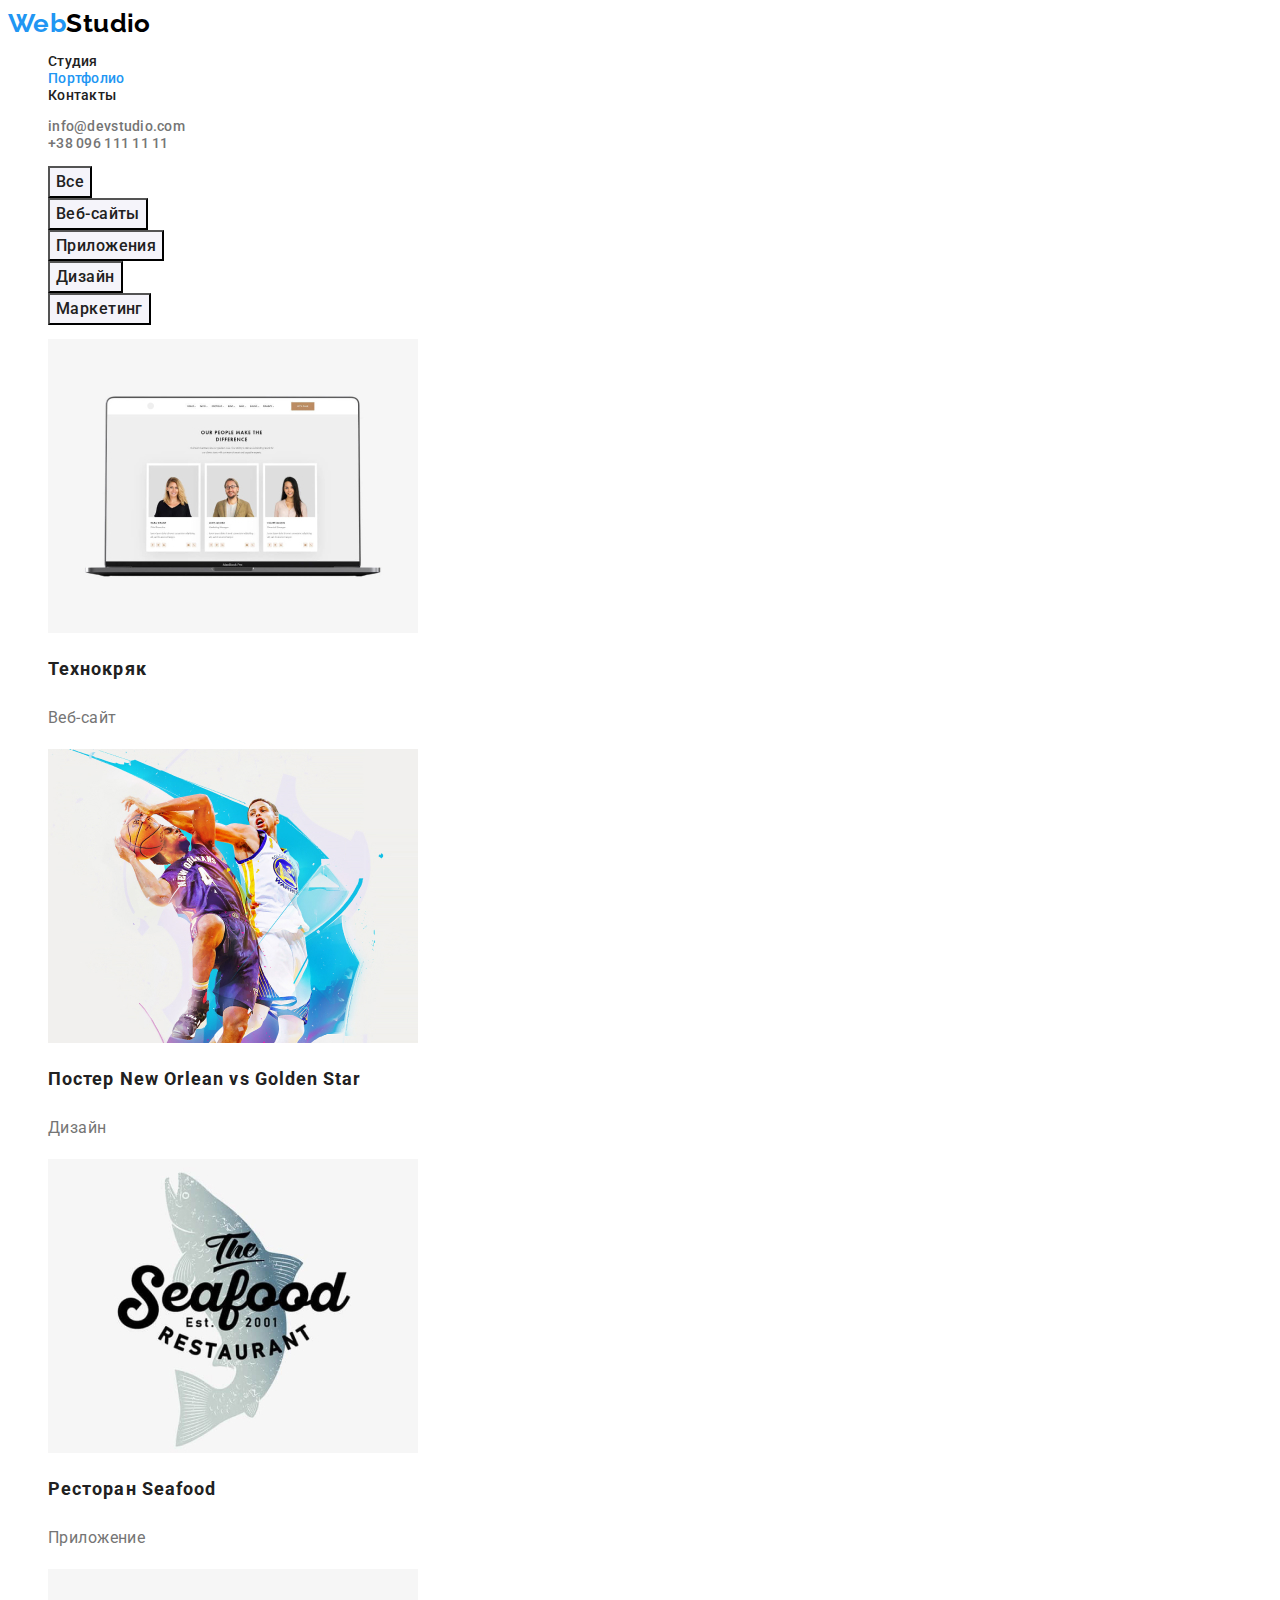
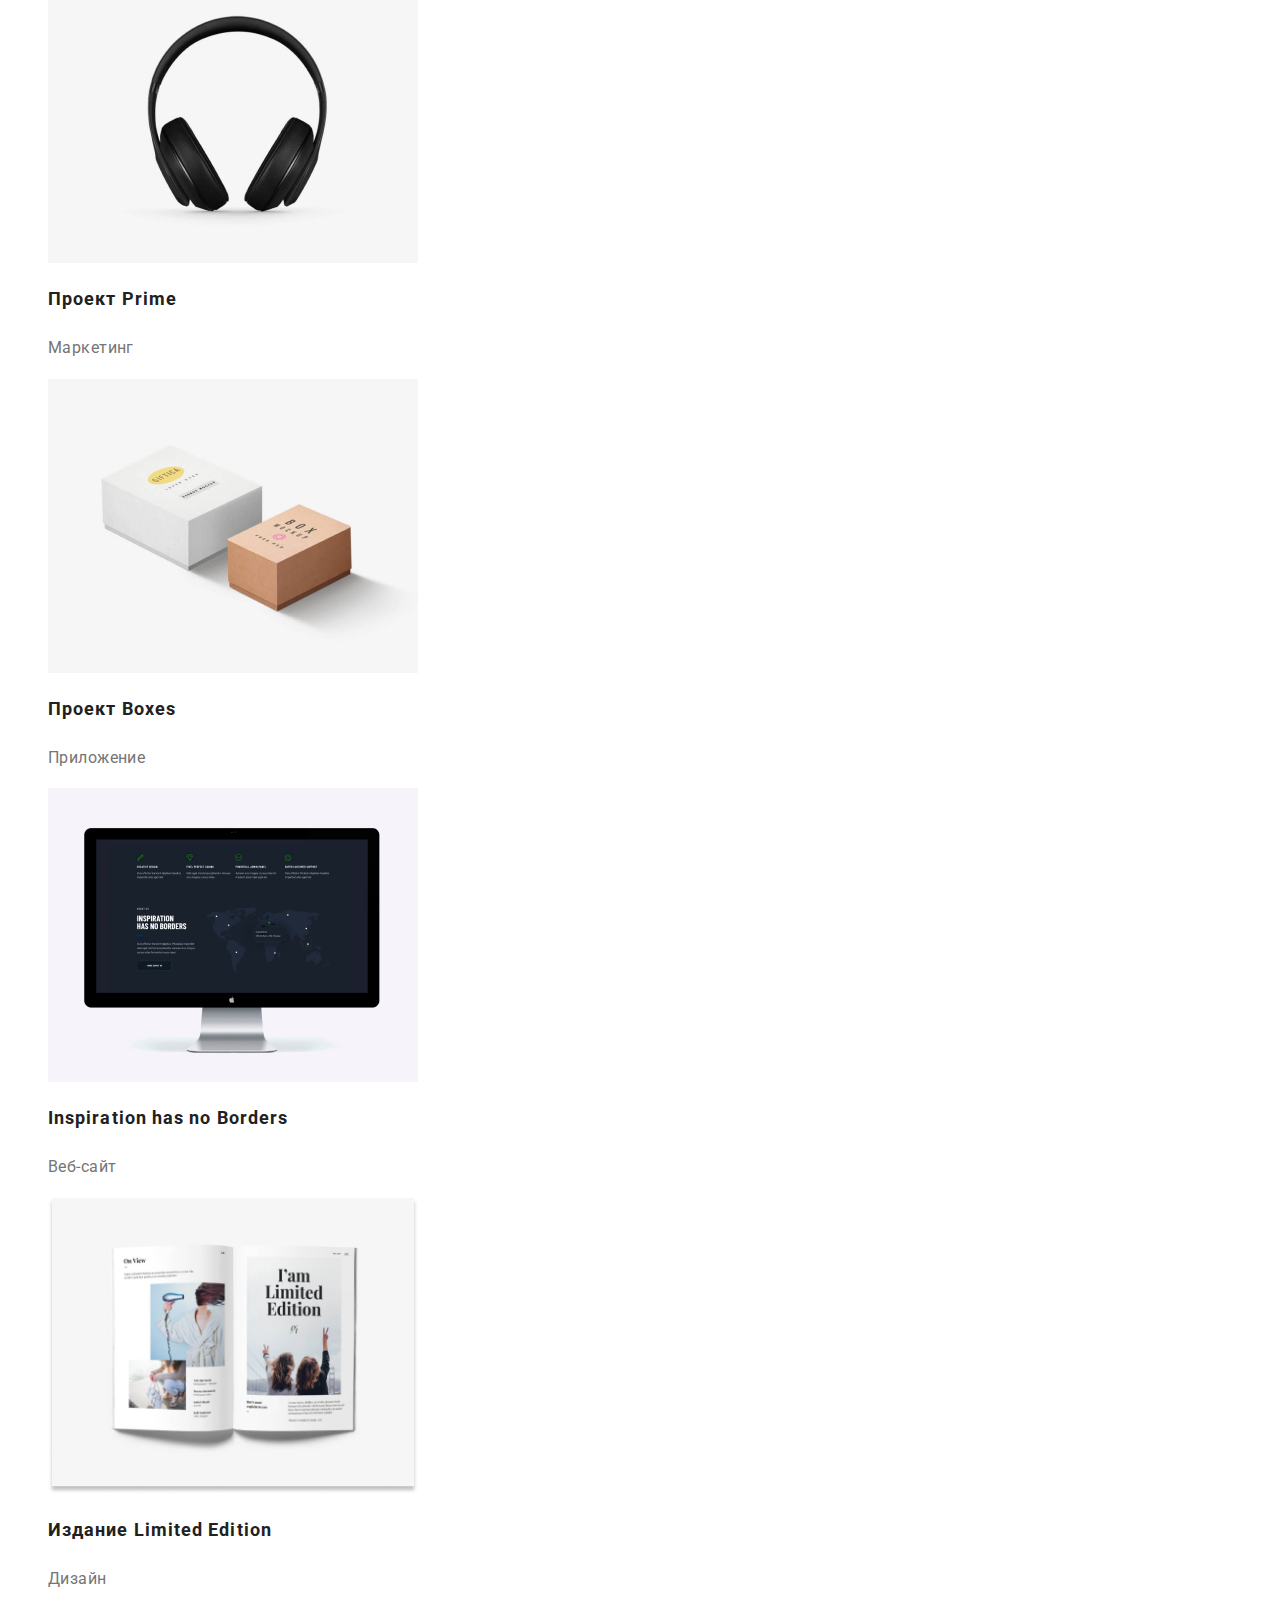
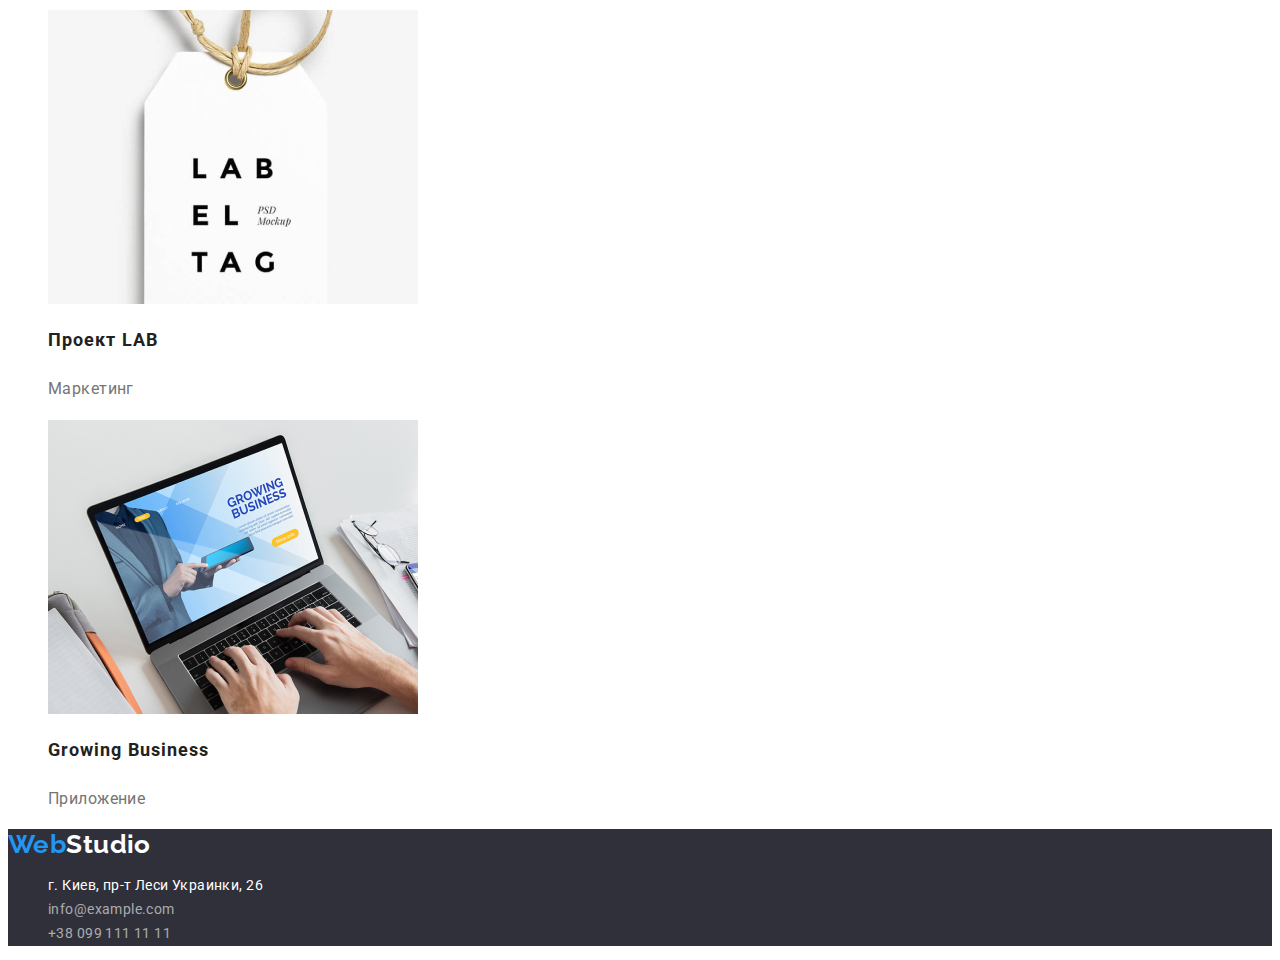
==== portfolio.html @ cfb17f06 "Копирует файлы предыдущей работы" ====
<!DOCTYPE html>
<html lang="ru">
  <head>
    <meta charset="UTF-8" />
    <meta http-equiv="X-UA-Compatible" content="IE=edge" />
    <meta name="viewport" content="width=device-width, initial-scale=1.0" />
    <title>Портфолио</title>
    <link
      href="https://fonts.googleapis.com/css2?family=Raleway:wght@700&family=Roboto:wght@400;500;700;900&display=swap"
      rel="stylesheet"
    />
    <link rel="stylesheet" href="./css/styles.css" />
  </head>
  <body>
    <header>
      <nav>
        <a href="./index.html" lang="en" class="logo-header link"
          ><span class="accent">Web</span>Studio</a
        >
        <ul class="site-nav list">
          <li><a href="./index.html" class="link">Студия</a></li>
          <li><a href="./portfolio.html" class="link current">Портфолио</a></li>
          <li><a href="" class="link">Контакты</a></li>
        </ul>
      </nav>
      <ul class="auth-nav list">
        <li><a href="mailto:info@devstudio.com" class="link">info@devstudio.com</a></li>
        <li><a href="tel:+380961111111" class="link">+38 096 111 11 11</a></li>
      </ul>
    </header>
    <main>
      <section class="portfolio">
        <!-- В CSS скроем заголовок -->
        <h1 class="visually-hidden">Наши работы</h1>
        <ul class="list">
          <li><button type="button" class="filter-btn">Все</button></li>
          <li><button type="button" class="filter-btn">Веб-сайты</button></li>
          <li><button type="button" class="filter-btn">Приложения</button></li>
          <li><button type="button" class="filter-btn">Дизайн</button></li>
          <li><button type="button" class="filter-btn">Маркетинг</button></li>
        </ul>
        <ul class="list">
          <li>
            <a href="" class="link">
              <img src="./images/picture1.jpg" alt="Технокряк" width="370" />
              <h2 class="portfolio-title">Технокряк</h2>
              <p class="portfolio-text">Веб-сайт</p>
            </a>
          </li>
          <li>
            <a href="" class="link">
              <img src="./images/picture2.jpg" alt="Постер New Orlean vs Golden Star" width="370" />
              <h2 class="portfolio-title">Постер New Orlean vs Golden Star</h2>
              <p class="portfolio-text">Дизайн</p>
            </a>
          </li>
          <li>
            <a href="" class="link">
              <img src="./images/picture3.jpg" alt="Ресторан Seafood" width="370" />
              <h2 class="portfolio-title">Ресторан Seafood</h2>
              <p class="portfolio-text">Приложение</p>
            </a>
          </li>
          <li>
            <a href="" class="link">
              <img src="./images/picture4.jpg" alt="Проект Prime" width="370" />
              <h2 class="portfolio-title">Проект Prime</h2>
              <p class="portfolio-text">Маркетинг</p>
            </a>
          </li>
          <li>
            <a href="" class="link">
              <img src="./images/picture5.jpg" alt="Проект Boxes" width="370" />
              <h2 class="portfolio-title">Проект Boxes</h2>
              <p class="portfolio-text">Приложение</p>
            </a>
          </li>
          <li>
            <a href="" class="link">
              <img src="./images/picture6.jpg" alt="Inspiration has no Borders" width="370" />
              <h2 class="portfolio-title">Inspiration has no Borders</h2>
              <p class="portfolio-text">Веб-сайт</p>
            </a>
          </li>
          <li>
            <a href="" class="link">
              <img src="./images/picture7.jpg" alt="Издание Limited Edition" width="370" />
              <h2 class="portfolio-title">Издание Limited Edition</h2>
              <p class="portfolio-text">Дизайн</p>
            </a>
          </li>
          <li>
            <a href="" class="link">
              <img src="./images/picture8.jpg" alt="Проект LAB" width="370" />
              <h2 class="portfolio-title">Проект LAB</h2>
              <p class="portfolio-text">Маркетинг</p>
            </a>
          </li>
          <li>
            <a href="" class="link">
              <img src="./images/picture9.jpg" alt="Growing Business" width="370" />
              <h2 class="portfolio-title">Growing Business</h2>
              <p class="portfolio-text">Приложение</p>
            </a>
          </li>
        </ul>
      </section>
    </main>
    <footer class="footer">
      <a href="./index.html" lang="en" class="logo-footer link"
        ><span class="inversion">Web</span>Studio</a
      >
      <address>
        <ul class="list">
          <li>
            <a
              href="https://goo.gl/maps/A3jN7ZT46rbYVK1a7"
              target="_blank"
              rel="noopener nofollow noreferrer"
              class="maps link"
              >г. Киев, пр-т Леси Украинки, 26</a
            >
          </li>
          <li><a href="mailto:info@example.com" class="link-footer link">info@example.com</a></li>
          <li><a href="tel:+380991111111" class="link-footer link">+38 099 111 11 11</a></li>
        </ul>
      </address>
    </footer>
  </body>
</html>
---- css/styles.css ----
:root {
  --primary-text-color: #757575;
  --secondary-text-color: #212121;
  --bg-color: #ffffff;
  --secondary-bg-color: #2f303a;
  --accent: #2196f3;
  --black: #000000;
  --list-address: rgba(255, 255, 255, 0.6);
  --hover-btn: #188ce8;
  --filter-btn: #f5f4fa;
}
body {
  background-color: var(--bg-color);
  color: var(--primary-text-color);
  font-family: Roboto, sans-serif;
  font-size: 14px;
  letter-spacing: 0.03em;
}
/* visually-hidden */
.visually-hidden {
  position: absolute;
  width: 1px;
  height: 1px;
  margin: -1px;
  border: 0;
  padding: 0;
  white-space: nowrap;
  clip-path: inset(100%);
  clip: rect(0 0 0 0);
  overflow: hidden;
}
/* list-style hidden */
.list {
  list-style: none;
}
/* text-decoration hidden */
.link {
  text-decoration: none;
}
/* logo */
.logo-header {
  color: var(--black);
  font-family: Raleway;
  font-weight: 700;
  font-size: 26px;
  line-height: 1.19;
}
.accent {
  color: var(--accent);
}
/* site-nav */
.site-nav .link {
  color: var(--secondary-text-color);
  font-weight: 500;
  line-height: 1.14;
  letter-spacing: 0.02em;
}
.site-nav .link:hover,
.site-nav .link:focus {
  color: var(--accent);
}
.site-nav .current {
  color: var(--accent);
}
/* auth-nav */
.auth-nav .link {
  color: var(--primary-text-color);
  font-weight: 500;
  line-height: 1.14;
  letter-spacing: 0.02em;
}
.auth-nav .link:hover,
.auth-nav .link:focus {
  color: var(--accent);
}
/* hero */
.hero {
  background-color: var(--secondary-bg-color);
}
.hero-title {
  color: var(--bg-color);
  font-weight: 900;
  font-size: 44px;
  line-height: 1.36;
  text-align: center;
  letter-spacing: 0.06em;
  text-transform: uppercase;
}
.hero-btn {
  background-color: var(--accent);
  color: var(--bg-color);
  font-family: inherit;
  font-weight: 700;
  font-size: 16px;
  line-height: 1.88;
  letter-spacing: 0.06em;
  cursor: pointer;
}
.hero-btn:hover,
.hero-btn:focus {
  background-color: var(--hover-btn);
  color: var(--bg-color);
}
/* features */
.features-title {
  color: var(--secondary-text-color);
  font-weight: 700;
  line-height: 1.14;
  text-transform: uppercase;
}
.features-text {
  line-height: 1.71;
}
/* activity */
.activity-title {
  color: var(--secondary-text-color);
  font-weight: 700;
  font-size: 36px;
  line-height: 1.16;
  text-align: center;
}
/* team */
.team {
  background-color: var(--filter-btn);
}
.team-title {
  color: var(--secondary-text-color);
  font-weight: 700;
  font-size: 36px;
  line-height: 1.16;
  text-align: center;
}
.team-name {
  color: var(--secondary-text-color);
  font-weight: 500;
  font-size: 16px;
  line-height: 1.18;
}
.team-position {
  line-height: 1.18;
  font-size: 16px;
}
/* footer */
.footer {
  background-color: var(--secondary-bg-color);
}
.logo-footer {
  color: var(--bg-color);
  font-family: 'Raleway';
  font-weight: 700;
  font-size: 26px;
  line-height: 1.19;
}
.inversion {
  color: var(--accent);
}
.maps {
  color: var(--bg-color);
  line-height: 1.71;
  font-style: normal;
}
.maps:hover,
.maps:focus {
  color: var(--accent);
}
.link-footer {
  color: var(--list-address);
  line-height: 1.71;
  font-style: normal;
}
.link-footer:hover,
.link-footer:focus {
  color: var(--accent);
}
/* Portfolio */
.filter-btn {
  background-color: var(--filter-btn);
  color: var(--secondary-text-color);
  font-family: inherit;
  font-weight: 500;
  font-size: 16px;
  line-height: 1.62;
  letter-spacing: inherit;
  cursor: pointer;
}
.filter-btn:hover,
.filter-btn:focus {
  background-color: var(--accent);
  color: var(--bg-color);
}
.portfolio-title {
  color: var(--secondary-text-color);
  font-weight: 700;
  font-size: 18px;
  line-height: 2;
  letter-spacing: 0.06em;
}
.portfolio-text {
  color: var(--primary-text-color);
  line-height: 1.87;
  font-size: 16px;
}
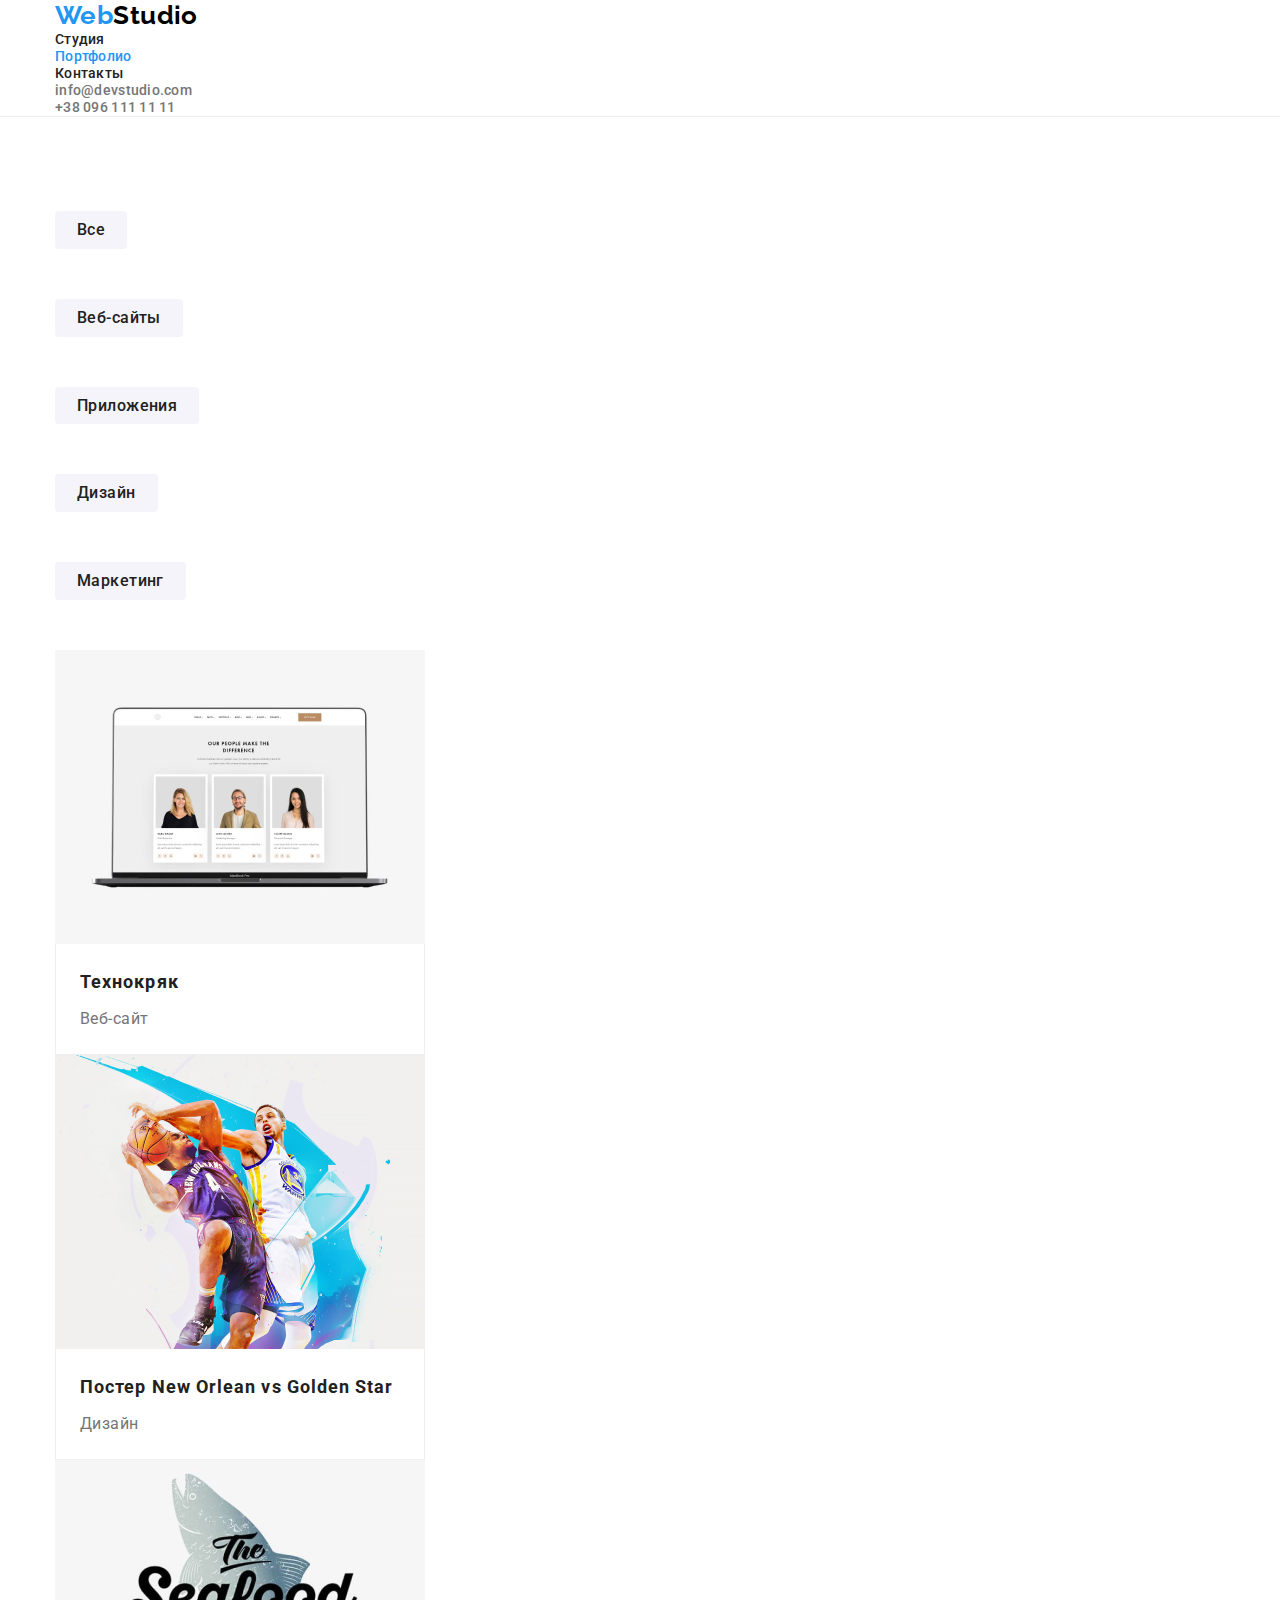
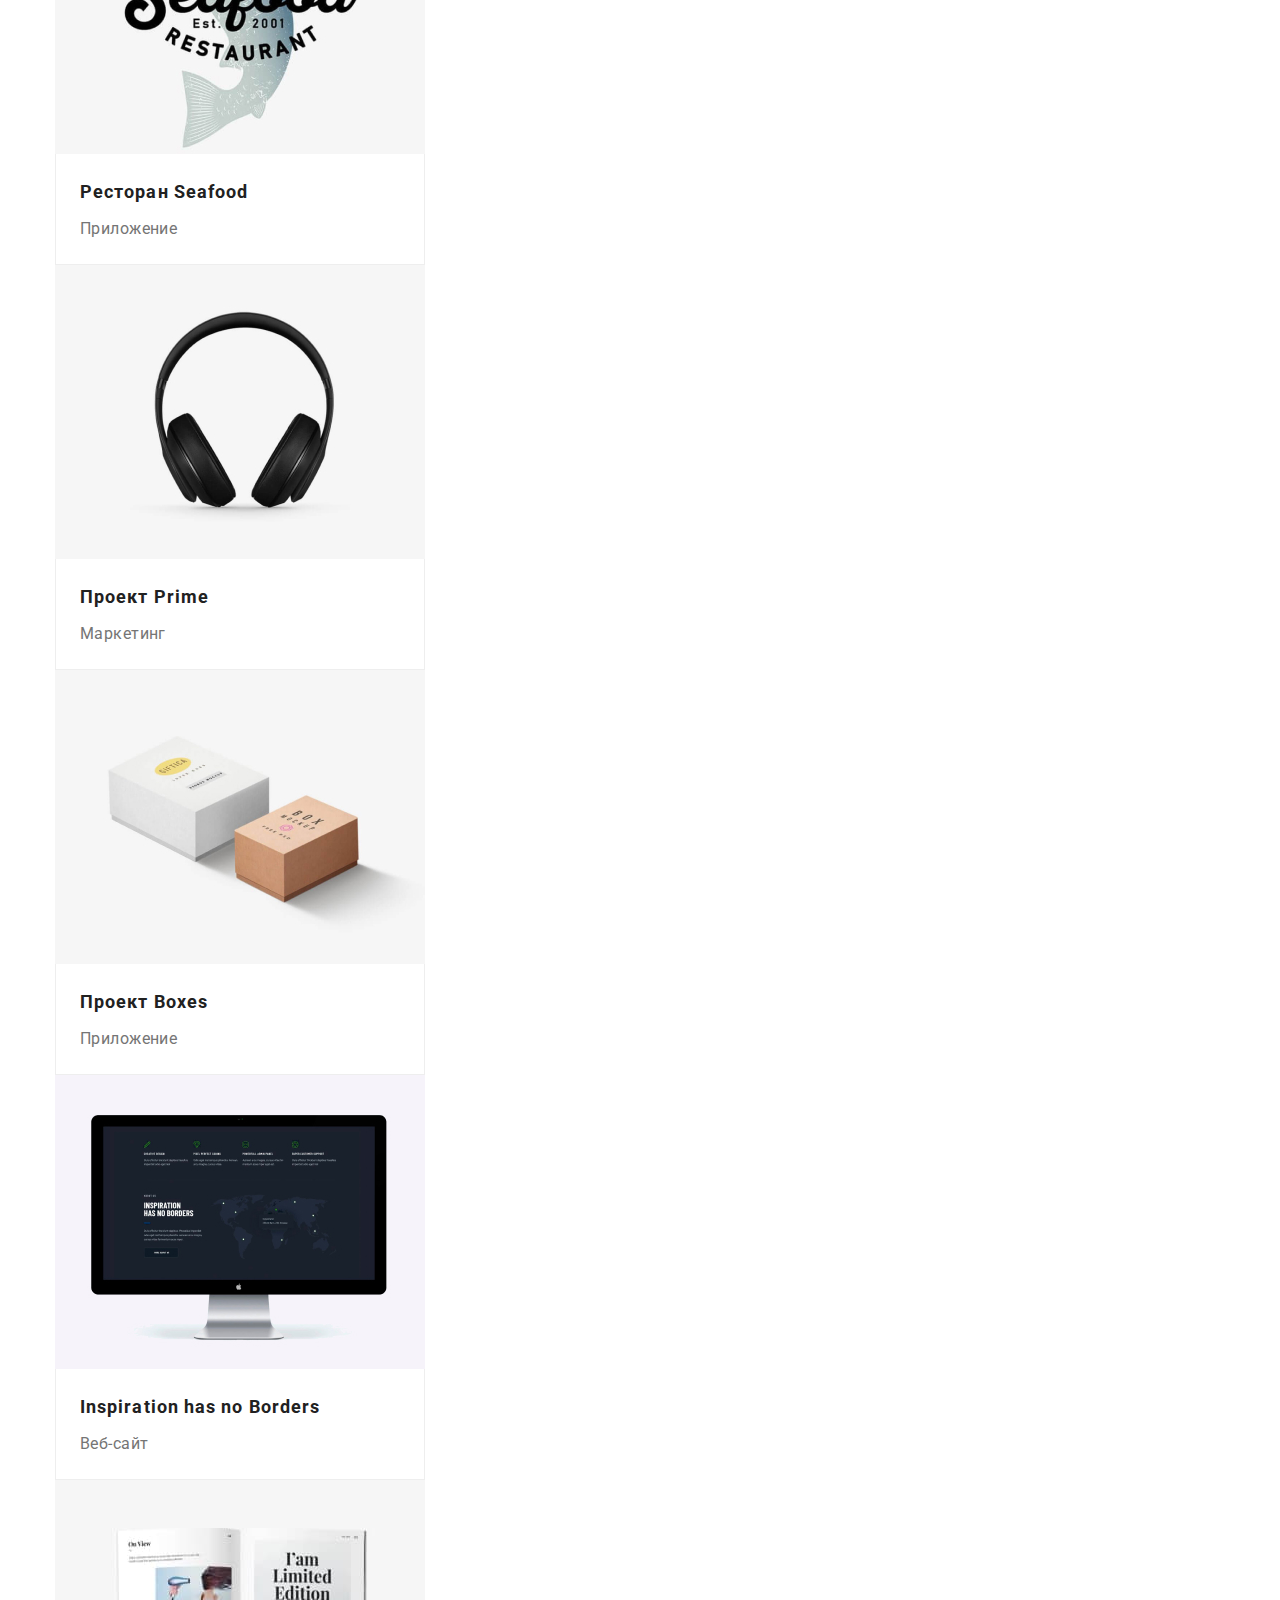
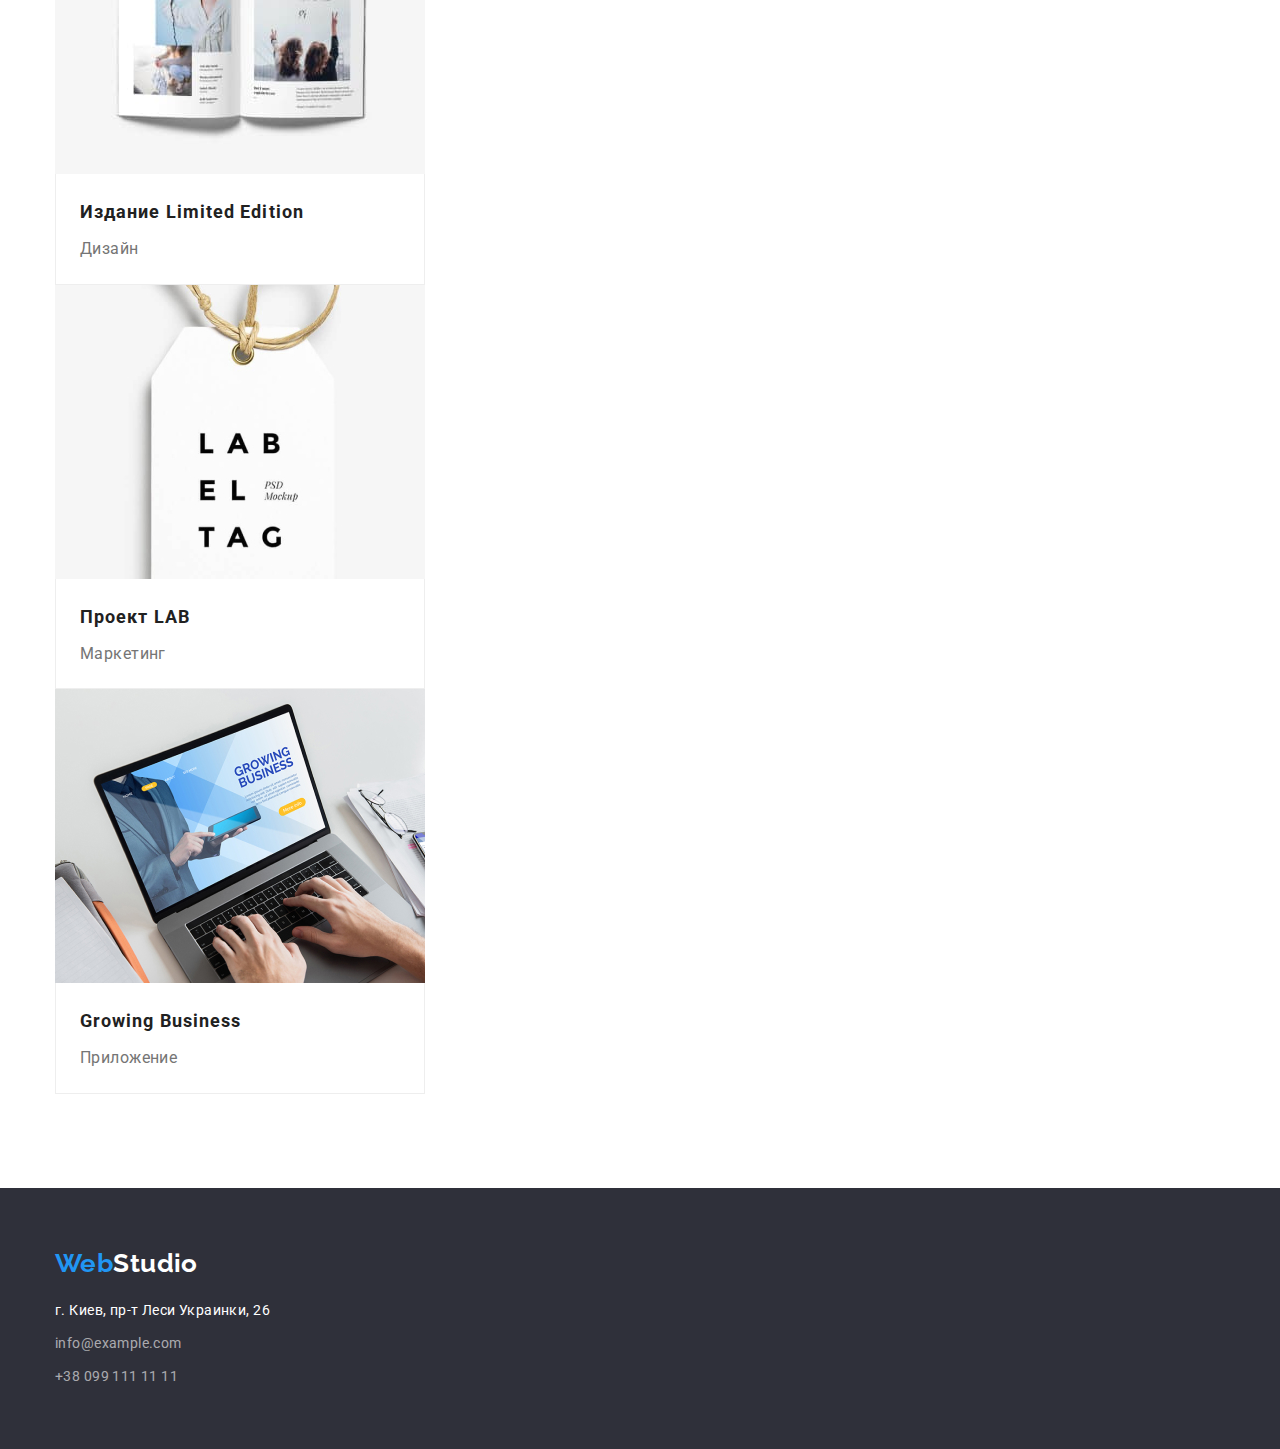
==== commit 4ef3f462: "Добавляет внешние отступы" ====
--- a/portfolio.html
+++ b/portfolio.html
@@ -9,122 +9,161 @@
       href="https://fonts.googleapis.com/css2?family=Raleway:wght@700&family=Roboto:wght@400;500;700;900&display=swap"
       rel="stylesheet"
     />
+    <link
+      rel="stylesheet"
+      href="https://cdnjs.cloudflare.com/ajax/libs/modern-normalize/1.1.0/modern-normalize.min.css"
+      integrity="sha512-wpPYUAdjBVSE4KJnH1VR1HeZfpl1ub8YT/NKx4PuQ5NmX2tKuGu6U/JRp5y+Y8XG2tV+wKQpNHVUX03MfMFn9Q=="
+      crossorigin="anonymous"
+      referrerpolicy="no-referrer"
+    />
     <link rel="stylesheet" href="./css/styles.css" />
   </head>
   <body>
-    <header>
-      <nav>
-        <a href="./index.html" lang="en" class="logo-header link"
-          ><span class="accent">Web</span>Studio</a
-        >
-        <ul class="site-nav list">
-          <li><a href="./index.html" class="link">Студия</a></li>
-          <li><a href="./portfolio.html" class="link current">Портфолио</a></li>
-          <li><a href="" class="link">Контакты</a></li>
+    <header class="header">
+      <div class="container">
+        <nav>
+          <a href="./index.html" lang="en" class="logo-header link"
+            ><span class="accent">Web</span>Studio</a
+          >
+          <ul class="site-nav list">
+            <li><a href="./index.html" class="link">Студия</a></li>
+            <li><a href="./portfolio.html" class="link current">Портфолио</a></li>
+            <li><a href="" class="link">Контакты</a></li>
+          </ul>
+        </nav>
+        <ul class="auth-nav list">
+          <li><a href="mailto:info@devstudio.com" class="link">info@devstudio.com</a></li>
+          <li><a href="tel:+380961111111" class="link">+38 096 111 11 11</a></li>
         </ul>
-      </nav>
-      <ul class="auth-nav list">
-        <li><a href="mailto:info@devstudio.com" class="link">info@devstudio.com</a></li>
-        <li><a href="tel:+380961111111" class="link">+38 096 111 11 11</a></li>
-      </ul>
+      </div>
     </header>
     <main>
       <section class="portfolio">
-        <!-- В CSS скроем заголовок -->
-        <h1 class="visually-hidden">Наши работы</h1>
-        <ul class="list">
-          <li><button type="button" class="filter-btn">Все</button></li>
-          <li><button type="button" class="filter-btn">Веб-сайты</button></li>
-          <li><button type="button" class="filter-btn">Приложения</button></li>
-          <li><button type="button" class="filter-btn">Дизайн</button></li>
-          <li><button type="button" class="filter-btn">Маркетинг</button></li>
-        </ul>
-        <ul class="list">
-          <li>
-            <a href="" class="link">
-              <img src="./images/picture1.jpg" alt="Технокряк" width="370" />
-              <h2 class="portfolio-title">Технокряк</h2>
-              <p class="portfolio-text">Веб-сайт</p>
-            </a>
-          </li>
-          <li>
-            <a href="" class="link">
-              <img src="./images/picture2.jpg" alt="Постер New Orlean vs Golden Star" width="370" />
-              <h2 class="portfolio-title">Постер New Orlean vs Golden Star</h2>
-              <p class="portfolio-text">Дизайн</p>
-            </a>
-          </li>
-          <li>
-            <a href="" class="link">
-              <img src="./images/picture3.jpg" alt="Ресторан Seafood" width="370" />
-              <h2 class="portfolio-title">Ресторан Seafood</h2>
-              <p class="portfolio-text">Приложение</p>
-            </a>
-          </li>
-          <li>
-            <a href="" class="link">
-              <img src="./images/picture4.jpg" alt="Проект Prime" width="370" />
-              <h2 class="portfolio-title">Проект Prime</h2>
-              <p class="portfolio-text">Маркетинг</p>
-            </a>
-          </li>
-          <li>
-            <a href="" class="link">
-              <img src="./images/picture5.jpg" alt="Проект Boxes" width="370" />
-              <h2 class="portfolio-title">Проект Boxes</h2>
-              <p class="portfolio-text">Приложение</p>
-            </a>
-          </li>
-          <li>
-            <a href="" class="link">
-              <img src="./images/picture6.jpg" alt="Inspiration has no Borders" width="370" />
-              <h2 class="portfolio-title">Inspiration has no Borders</h2>
-              <p class="portfolio-text">Веб-сайт</p>
-            </a>
-          </li>
-          <li>
-            <a href="" class="link">
-              <img src="./images/picture7.jpg" alt="Издание Limited Edition" width="370" />
-              <h2 class="portfolio-title">Издание Limited Edition</h2>
-              <p class="portfolio-text">Дизайн</p>
-            </a>
-          </li>
-          <li>
-            <a href="" class="link">
-              <img src="./images/picture8.jpg" alt="Проект LAB" width="370" />
-              <h2 class="portfolio-title">Проект LAB</h2>
-              <p class="portfolio-text">Маркетинг</p>
-            </a>
-          </li>
-          <li>
-            <a href="" class="link">
-              <img src="./images/picture9.jpg" alt="Growing Business" width="370" />
-              <h2 class="portfolio-title">Growing Business</h2>
-              <p class="portfolio-text">Приложение</p>
-            </a>
-          </li>
-        </ul>
+        <div class="container">
+          <!-- В CSS скроем заголовок -->
+          <h1 class="visually-hidden">Наши работы</h1>
+          <ul class="list">
+            <li><button type="button" class="filter-btn">Все</button></li>
+            <li><button type="button" class="filter-btn">Веб-сайты</button></li>
+            <li><button type="button" class="filter-btn">Приложения</button></li>
+            <li><button type="button" class="filter-btn">Дизайн</button></li>
+            <li><button type="button" class="filter-btn">Маркетинг</button></li>
+          </ul>
+          <ul class="list">
+            <li>
+              <a href="" class="link">
+                <img src="./images/picture1.jpg" alt="Технокряк" width="370" />
+                <div class="portfolio-description">
+                  <h2 class="portfolio-title">Технокряк</h2>
+                  <p class="portfolio-text">Веб-сайт</p>
+                </div>
+              </a>
+            </li>
+            <li>
+              <a href="" class="link">
+                <img
+                  src="./images/picture2.jpg"
+                  alt="Постер New Orlean vs Golden Star"
+                  width="370"
+                />
+                <div class="portfolio-description">
+                  <h2 class="portfolio-title">Постер New Orlean vs Golden Star</h2>
+                  <p class="portfolio-text">Дизайн</p>
+                </div>
+              </a>
+            </li>
+            <li>
+              <a href="" class="link">
+                <img src="./images/picture3.jpg" alt="Ресторан Seafood" width="370" />
+                <div class="portfolio-description">
+                  <h2 class="portfolio-title">Ресторан Seafood</h2>
+                  <p class="portfolio-text">Приложение</p>
+                </div>
+              </a>
+            </li>
+            <li>
+              <a href="" class="link">
+                <img src="./images/picture4.jpg" alt="Проект Prime" width="370" />
+                <div class="portfolio-description">
+                  <h2 class="portfolio-title">Проект Prime</h2>
+                  <p class="portfolio-text">Маркетинг</p>
+                </div>
+              </a>
+            </li>
+            <li>
+              <a href="" class="link">
+                <img src="./images/picture5.jpg" alt="Проект Boxes" width="370" />
+                <div class="portfolio-description">
+                  <h2 class="portfolio-title">Проект Boxes</h2>
+                  <p class="portfolio-text">Приложение</p>
+                </div>
+              </a>
+            </li>
+            <li>
+              <a href="" class="link">
+                <img src="./images/picture6.jpg" alt="Inspiration has no Borders" width="370" />
+                <div class="portfolio-description">
+                  <h2 class="portfolio-title">Inspiration has no Borders</h2>
+                  <p class="portfolio-text">Веб-сайт</p>
+                </div>
+              </a>
+            </li>
+            <li>
+              <a href="" class="link">
+                <img src="./images/picture7.jpg" alt="Издание Limited Edition" width="370" />
+                <div class="portfolio-description">
+                  <h2 class="portfolio-title">Издание Limited Edition</h2>
+                  <p class="portfolio-text">Дизайн</p>
+                </div>
+              </a>
+            </li>
+            <li>
+              <a href="" class="link">
+                <img src="./images/picture8.jpg" alt="Проект LAB" width="370" />
+                <div class="portfolio-description">
+                  <h2 class="portfolio-title">Проект LAB</h2>
+                  <p class="portfolio-text">Маркетинг</p>
+                </div>
+              </a>
+            </li>
+            <li>
+              <a href="" class="link">
+                <img src="./images/picture9.jpg" alt="Growing Business" width="370" />
+                <div class="portfolio-description">
+                  <h2 class="portfolio-title">Growing Business</h2>
+                  <p class="portfolio-text">Приложение</p>
+                </div>
+              </a>
+            </li>
+          </ul>
+        </div>
       </section>
     </main>
     <footer class="footer">
-      <a href="./index.html" lang="en" class="logo-footer link"
-        ><span class="inversion">Web</span>Studio</a
-      >
-      <address>
-        <ul class="list">
-          <li>
-            <a
-              href="https://goo.gl/maps/A3jN7ZT46rbYVK1a7"
-              target="_blank"
-              rel="noopener nofollow noreferrer"
-              class="maps link"
-              >г. Киев, пр-т Леси Украинки, 26</a
-            >
-          </li>
-          <li><a href="mailto:info@example.com" class="link-footer link">info@example.com</a></li>
-          <li><a href="tel:+380991111111" class="link-footer link">+38 099 111 11 11</a></li>
-        </ul>
-      </address>
+      <div class="container">
+        <a href="./index.html" lang="en" class="logo-footer link"
+          ><span class="inversion">Web</span>Studio</a
+        >
+        <address>
+          <ul class="list">
+            <li class="list-item">
+              <a
+                href="https://goo.gl/maps/A3jN7ZT46rbYVK1a7"
+                target="_blank"
+                rel="noopener nofollow noreferrer"
+                class="maps link"
+                >г. Киев, пр-т Леси Украинки, 26</a
+              >
+            </li>
+            <li class="list-item">
+              <a href="mailto:info@example.com" class="link-footer link">info@example.com</a>
+            </li>
+            <li class="list-item">
+              <a href="tel:+380991111111" class="link-footer link">+38 099 111 11 11</a>
+            </li>
+          </ul>
+        </address>
+      </div>
     </footer>
   </body>
 </html>
--- a/css/styles.css
+++ b/css/styles.css
@@ -9,12 +9,46 @@
   --hover-btn: #188ce8;
   --filter-btn: #f5f4fa;
 }
+/* глобальный border-box */
+html {
+  box-sizing: border-box;
+}
+*,
+*::before,
+*::after {
+  box-sizing: inherit;
+}
 body {
+  margin: 0;
   background-color: var(--bg-color);
   color: var(--primary-text-color);
   font-family: Roboto, sans-serif;
   font-size: 14px;
   letter-spacing: 0.03em;
+}
+/* глобальный сброс стилей по селектору тега */
+p,
+h1,
+h2,
+h3 {
+  margin-top: 0;
+  margin-bottom: 0;
+}
+ul {
+  margin-top: 0;
+  margin-bottom: 0;
+  padding-left: 0;
+}
+img {
+  display: block;
+}
+/* «container» оборачивает контент хедера, футера и секций, то есть находится внутри них */
+.container {
+  width: 1200px;
+  margin-left: auto;
+  margin-right: auto;
+  padding-left: 15px;
+  padding-right: 15px;
 }
 /* visually-hidden */
 .visually-hidden {
@@ -37,9 +71,14 @@
 .link {
   text-decoration: none;
 }
+/* header */
+.header {
+  border-bottom: 1px solid #ececec;
+}
 /* logo */
 .logo-header {
   color: var(--black);
+
   font-family: Raleway;
   font-weight: 700;
   font-size: 26px;
@@ -51,6 +90,7 @@
 /* site-nav */
 .site-nav .link {
   color: var(--secondary-text-color);
+
   font-weight: 500;
   line-height: 1.14;
   letter-spacing: 0.02em;
@@ -65,6 +105,7 @@
 /* auth-nav */
 .auth-nav .link {
   color: var(--primary-text-color);
+
   font-weight: 500;
   line-height: 1.14;
   letter-spacing: 0.02em;
@@ -75,25 +116,37 @@
 }
 /* hero */
 .hero {
+  padding-top: 200px;
+  padding-bottom: 200px;
+
   background-color: var(--secondary-bg-color);
+
+  text-align: center;
 }
 .hero-title {
-  color: var(--bg-color);
+  margin-bottom: 30px;
+
+  color: var(--bg-color);
+
   font-weight: 900;
   font-size: 44px;
   line-height: 1.36;
-  text-align: center;
   letter-spacing: 0.06em;
   text-transform: uppercase;
 }
 .hero-btn {
+  padding: 10px 32px;
+
   background-color: var(--accent);
   color: var(--bg-color);
+
   font-family: inherit;
   font-weight: 700;
   font-size: 16px;
   line-height: 1.88;
   letter-spacing: 0.06em;
+  border-radius: 4px;
+  border: transparent;
   cursor: pointer;
 }
 .hero-btn:hover,
@@ -102,8 +155,15 @@
   color: var(--bg-color);
 }
 /* features */
+.features {
+  padding-top: 94px;
+  padding-bottom: 94px;
+}
 .features-title {
-  color: var(--secondary-text-color);
+  margin-bottom: 10px;
+
+  color: var(--secondary-text-color);
+
   font-weight: 700;
   line-height: 1.14;
   text-transform: uppercase;
@@ -112,8 +172,14 @@
   line-height: 1.71;
 }
 /* activity */
+.activity {
+  padding-bottom: 94px;
+}
 .activity-title {
-  color: var(--secondary-text-color);
+  margin-bottom: 50px;
+
+  color: var(--secondary-text-color);
+
   font-weight: 700;
   font-size: 36px;
   line-height: 1.16;
@@ -121,17 +187,26 @@
 }
 /* team */
 .team {
+  padding-top: 94px;
+  padding-bottom: 94px;
+
   background-color: var(--filter-btn);
 }
 .team-title {
-  color: var(--secondary-text-color);
+  margin-bottom: 50px;
+
+  color: var(--secondary-text-color);
+
   font-weight: 700;
   font-size: 36px;
   line-height: 1.16;
   text-align: center;
 }
 .team-name {
-  color: var(--secondary-text-color);
+  margin-bottom: 10px;
+
+  color: var(--secondary-text-color);
+
   font-weight: 500;
   font-size: 16px;
   line-height: 1.18;
@@ -140,12 +215,26 @@
   line-height: 1.18;
   font-size: 16px;
 }
+.team-description {
+  padding-top: 30px;
+  padding-bottom: 30px;
+
+  width: 270px;
+  text-align: center;
+}
 /* footer */
 .footer {
+  padding-top: 60px;
+  padding-bottom: 60px;
+
   background-color: var(--secondary-bg-color);
 }
 .logo-footer {
-  color: var(--bg-color);
+  display: inline-block;
+  margin-bottom: 20px;
+
+  color: var(--bg-color);
+
   font-family: 'Raleway';
   font-weight: 700;
   font-size: 26px;
@@ -156,6 +245,7 @@
 }
 .maps {
   color: var(--bg-color);
+
   line-height: 1.71;
   font-style: normal;
 }
@@ -165,6 +255,7 @@
 }
 .link-footer {
   color: var(--list-address);
+
   line-height: 1.71;
   font-style: normal;
 }
@@ -172,15 +263,28 @@
 .link-footer:focus {
   color: var(--accent);
 }
+.list-item:not(:last-child) {
+  margin-bottom: 9px;
+}
 /* Portfolio */
+.portfolio {
+  padding-top: 94px;
+  padding-bottom: 94px;
+}
 .filter-btn {
+  margin-bottom: 50px;
+  padding: 6px 22px;
+
   background-color: var(--filter-btn);
   color: var(--secondary-text-color);
+
   font-family: inherit;
   font-weight: 500;
   font-size: 16px;
   line-height: 1.62;
   letter-spacing: inherit;
+  border-radius: 4px;
+  border: transparent;
   cursor: pointer;
 }
 .filter-btn:hover,
@@ -189,7 +293,10 @@
   color: var(--bg-color);
 }
 .portfolio-title {
-  color: var(--secondary-text-color);
+  margin-bottom: 4px;
+
+  color: var(--secondary-text-color);
+
   font-weight: 700;
   font-size: 18px;
   line-height: 2;
@@ -197,6 +304,14 @@
 }
 .portfolio-text {
   color: var(--primary-text-color);
+
   line-height: 1.87;
   font-size: 16px;
 }
+.portfolio-description {
+  padding: 20px 24px;
+
+  width: 370px;
+  border: 1px solid #eeeeee;
+  border-top: none;
+}
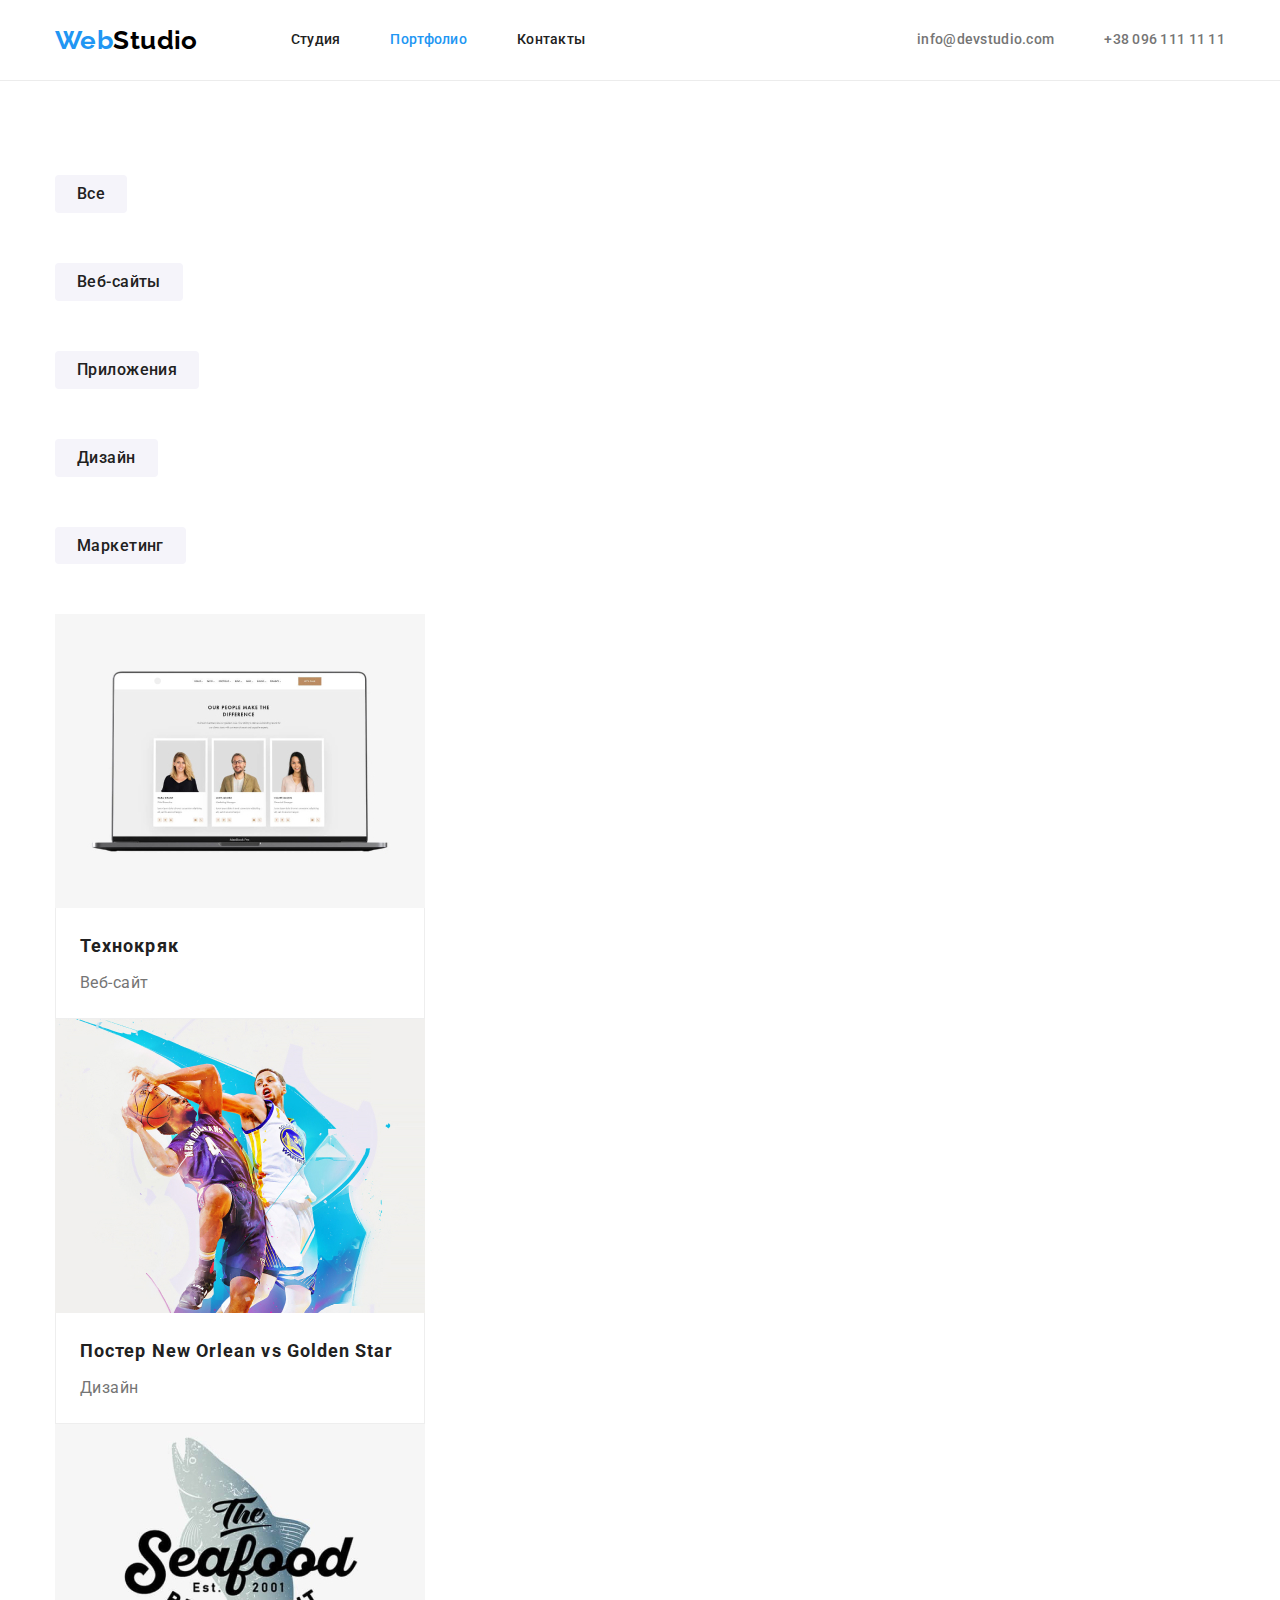
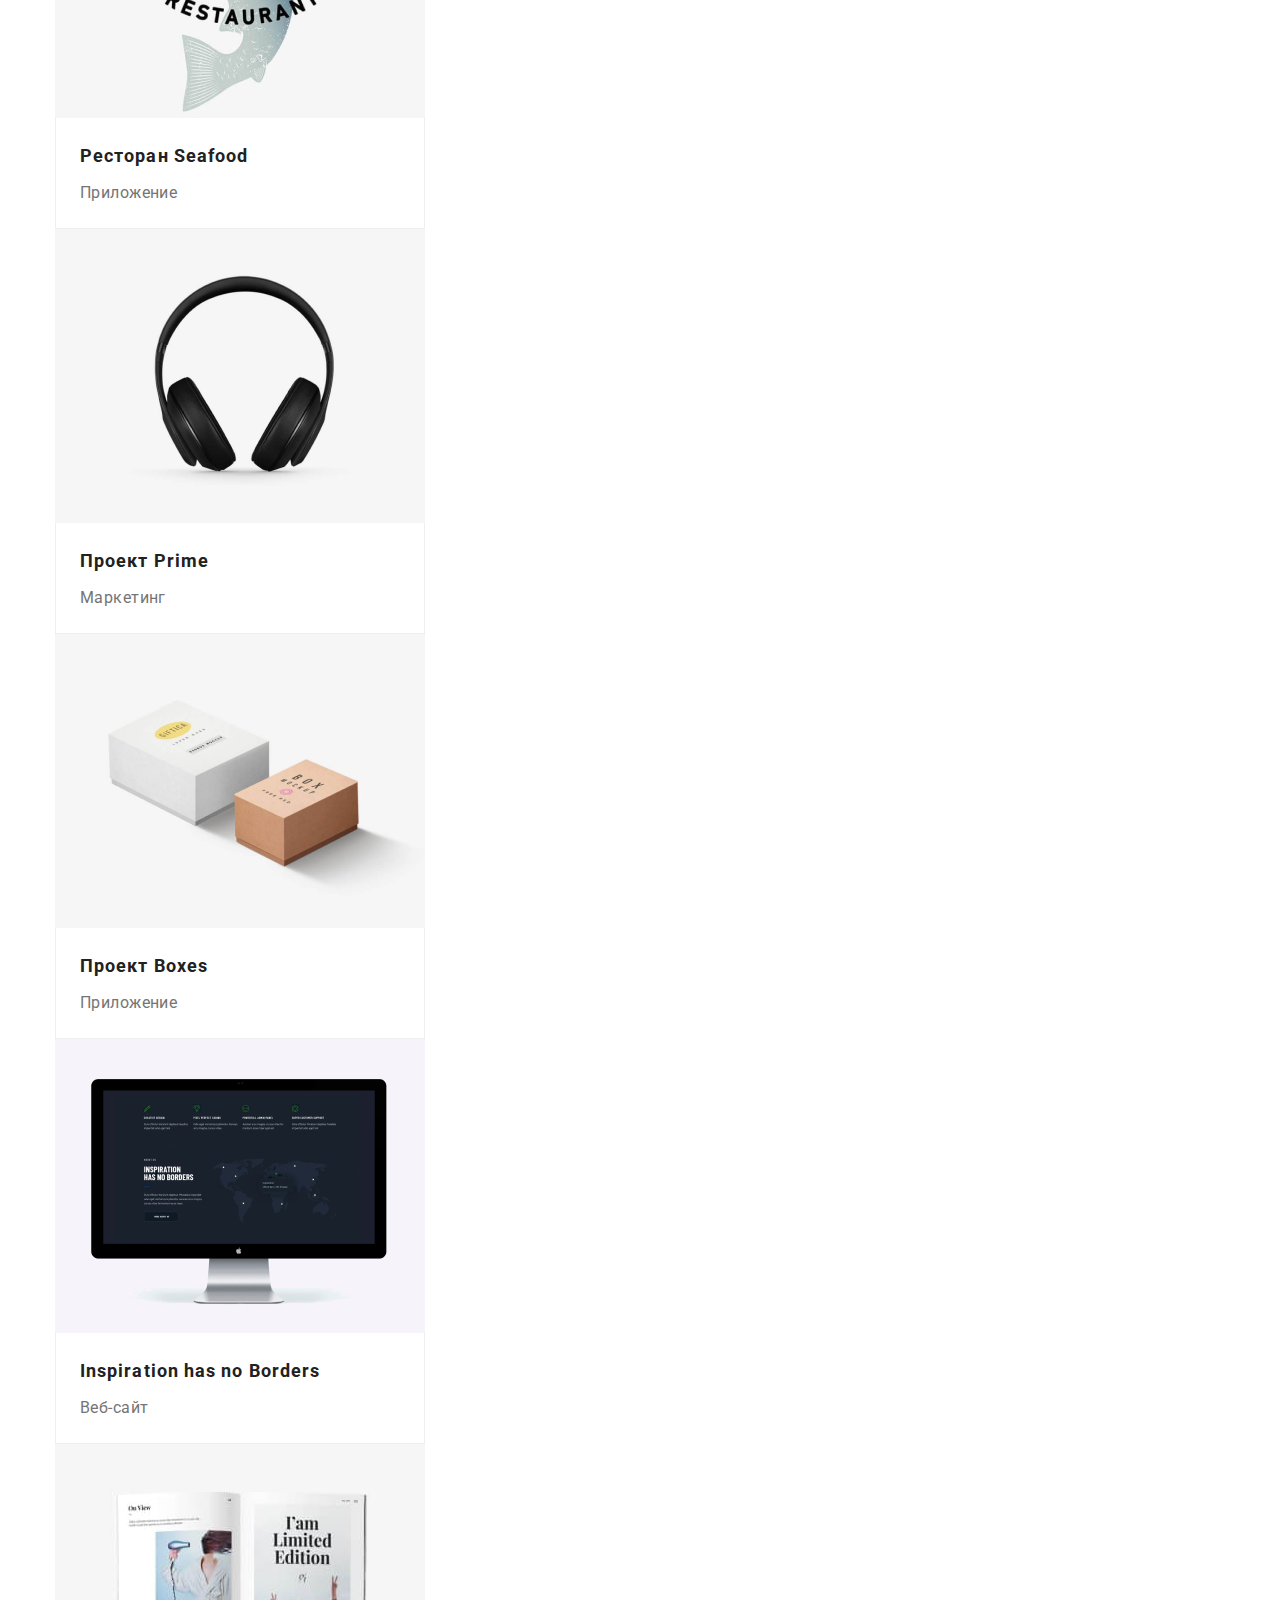
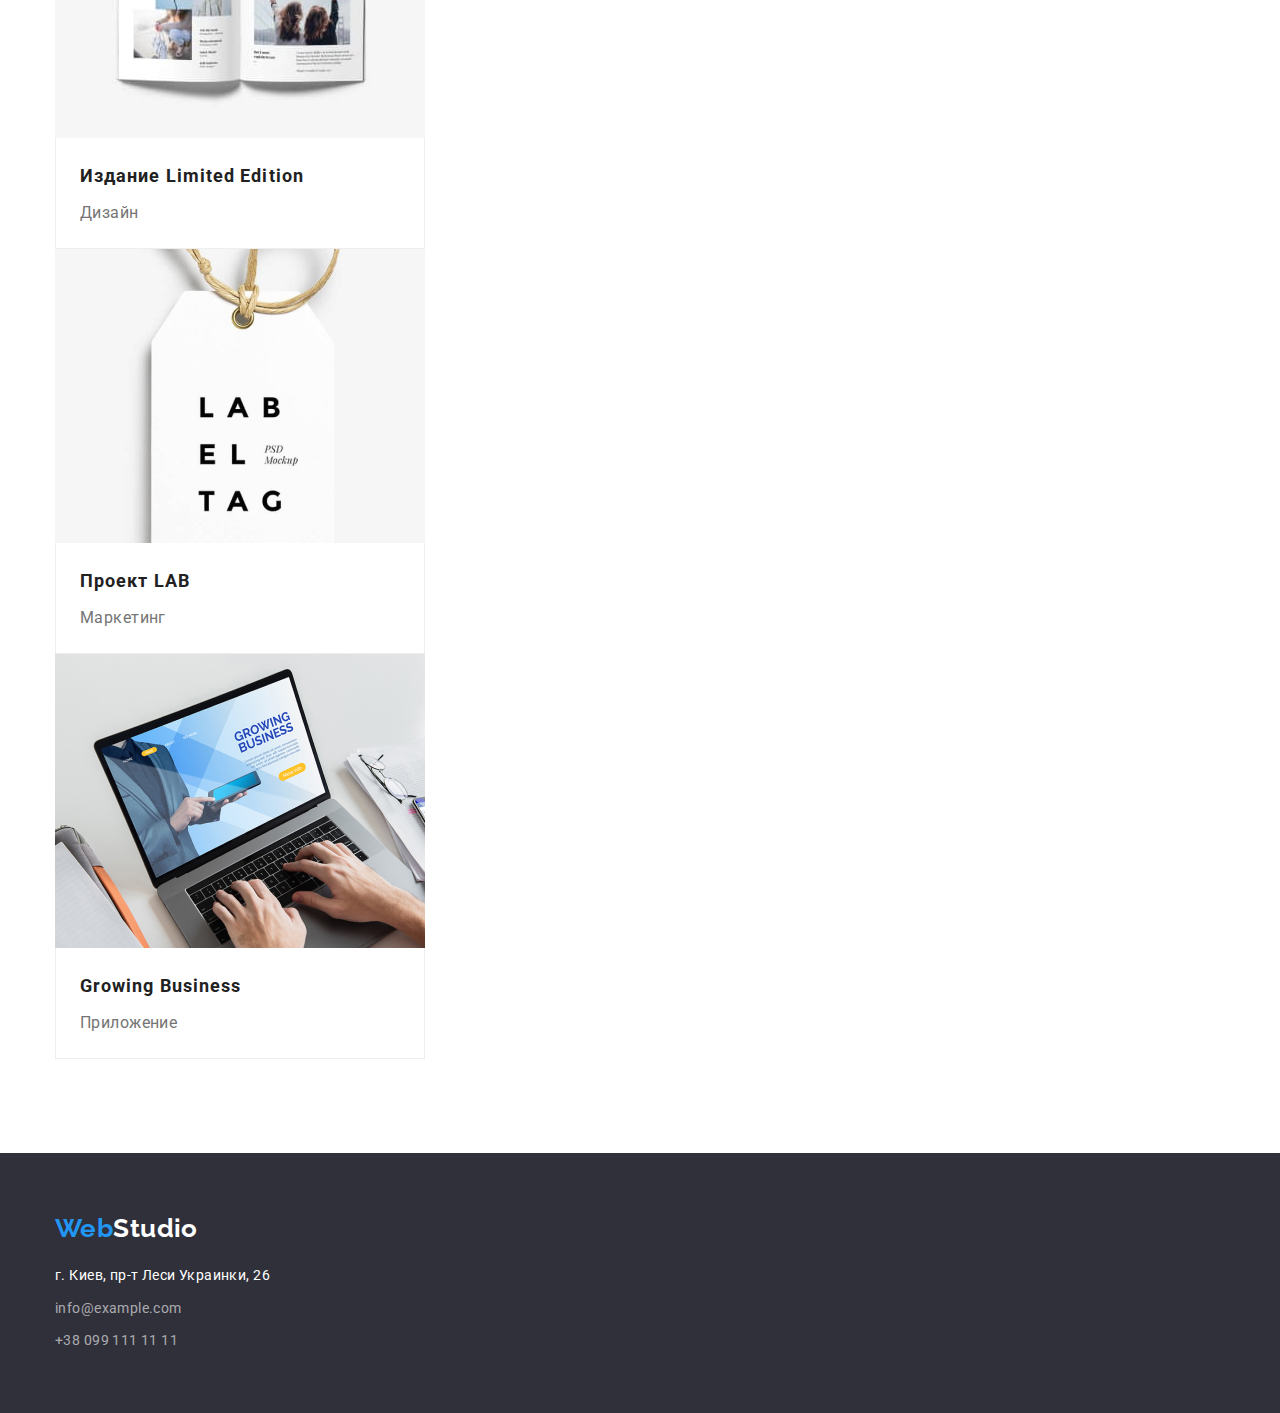
==== commit b8d7815f: "Добавляет вертикальное центрирование элементов" ====
--- a/portfolio.html
+++ b/portfolio.html
@@ -20,20 +20,22 @@
   </head>
   <body>
     <header class="header">
-      <div class="container">
-        <nav>
+      <div class="container main-nav">
+        <nav class="main-nav">
           <a href="./index.html" lang="en" class="logo-header link"
             ><span class="accent">Web</span>Studio</a
           >
           <ul class="site-nav list">
-            <li><a href="./index.html" class="link">Студия</a></li>
-            <li><a href="./portfolio.html" class="link current">Портфолио</a></li>
-            <li><a href="" class="link">Контакты</a></li>
+            <li class="item"><a href="./index.html" class="link">Студия</a></li>
+            <li class="item"><a href="./portfolio.html" class="link current">Портфолио</a></li>
+            <li class="item"><a href="" class="link">Контакты</a></li>
           </ul>
         </nav>
         <ul class="auth-nav list">
-          <li><a href="mailto:info@devstudio.com" class="link">info@devstudio.com</a></li>
-          <li><a href="tel:+380961111111" class="link">+38 096 111 11 11</a></li>
+          <li class="item">
+            <a href="mailto:info@devstudio.com" class="link">info@devstudio.com</a>
+          </li>
+          <li class="item"><a href="tel:+380961111111" class="link">+38 096 111 11 11</a></li>
         </ul>
       </div>
     </header>
--- a/css/styles.css
+++ b/css/styles.css
@@ -88,7 +88,18 @@
   color: var(--accent);
 }
 /* site-nav */
+.site-nav {
+  display: flex;
+  margin-left: 93px;
+}
+.site-nav .item:not(:last-child) {
+  margin-right: 50px;
+}
 .site-nav .link {
+  display: block;
+  padding-top: 32px;
+  padding-bottom: 32px;
+
   color: var(--secondary-text-color);
 
   font-weight: 500;
@@ -102,8 +113,23 @@
 .site-nav .current {
   color: var(--accent);
 }
+.main-nav {
+  display: flex;
+  align-items: center;
+}
 /* auth-nav */
+.auth-nav {
+  display: flex;
+  margin-left: auto;
+}
+.auth-nav .item:not(:last-child) {
+  margin-right: 50px;
+}
 .auth-nav .link {
+  display: block;
+  padding-top: 32px;
+  padding-bottom: 32px;
+
   color: var(--primary-text-color);
 
   font-weight: 500;
@@ -135,7 +161,11 @@
   text-transform: uppercase;
 }
 .hero-btn {
-  padding: 10px 32px;
+  /* padding: 10px 32px; */
+  padding-top: 10px;
+  padding-right: 32px;
+  padding-bottom: 10px;
+  padding-left: 32px;
 
   background-color: var(--accent);
   color: var(--bg-color);
@@ -273,7 +303,11 @@
 }
 .filter-btn {
   margin-bottom: 50px;
-  padding: 6px 22px;
+  /* padding: 6px 22px; */
+  padding-top: 6px;
+  padding-right: 22px;
+  padding-bottom: 6px;
+  padding-left: 22px;
 
   background-color: var(--filter-btn);
   color: var(--secondary-text-color);
@@ -309,7 +343,11 @@
   font-size: 16px;
 }
 .portfolio-description {
-  padding: 20px 24px;
+  /* padding: 20px 24px; */
+  padding-top: 20px;
+  padding-right: 24px;
+  padding-bottom: 20px;
+  padding-left: 24px;
 
   width: 370px;
   border: 1px solid #eeeeee;
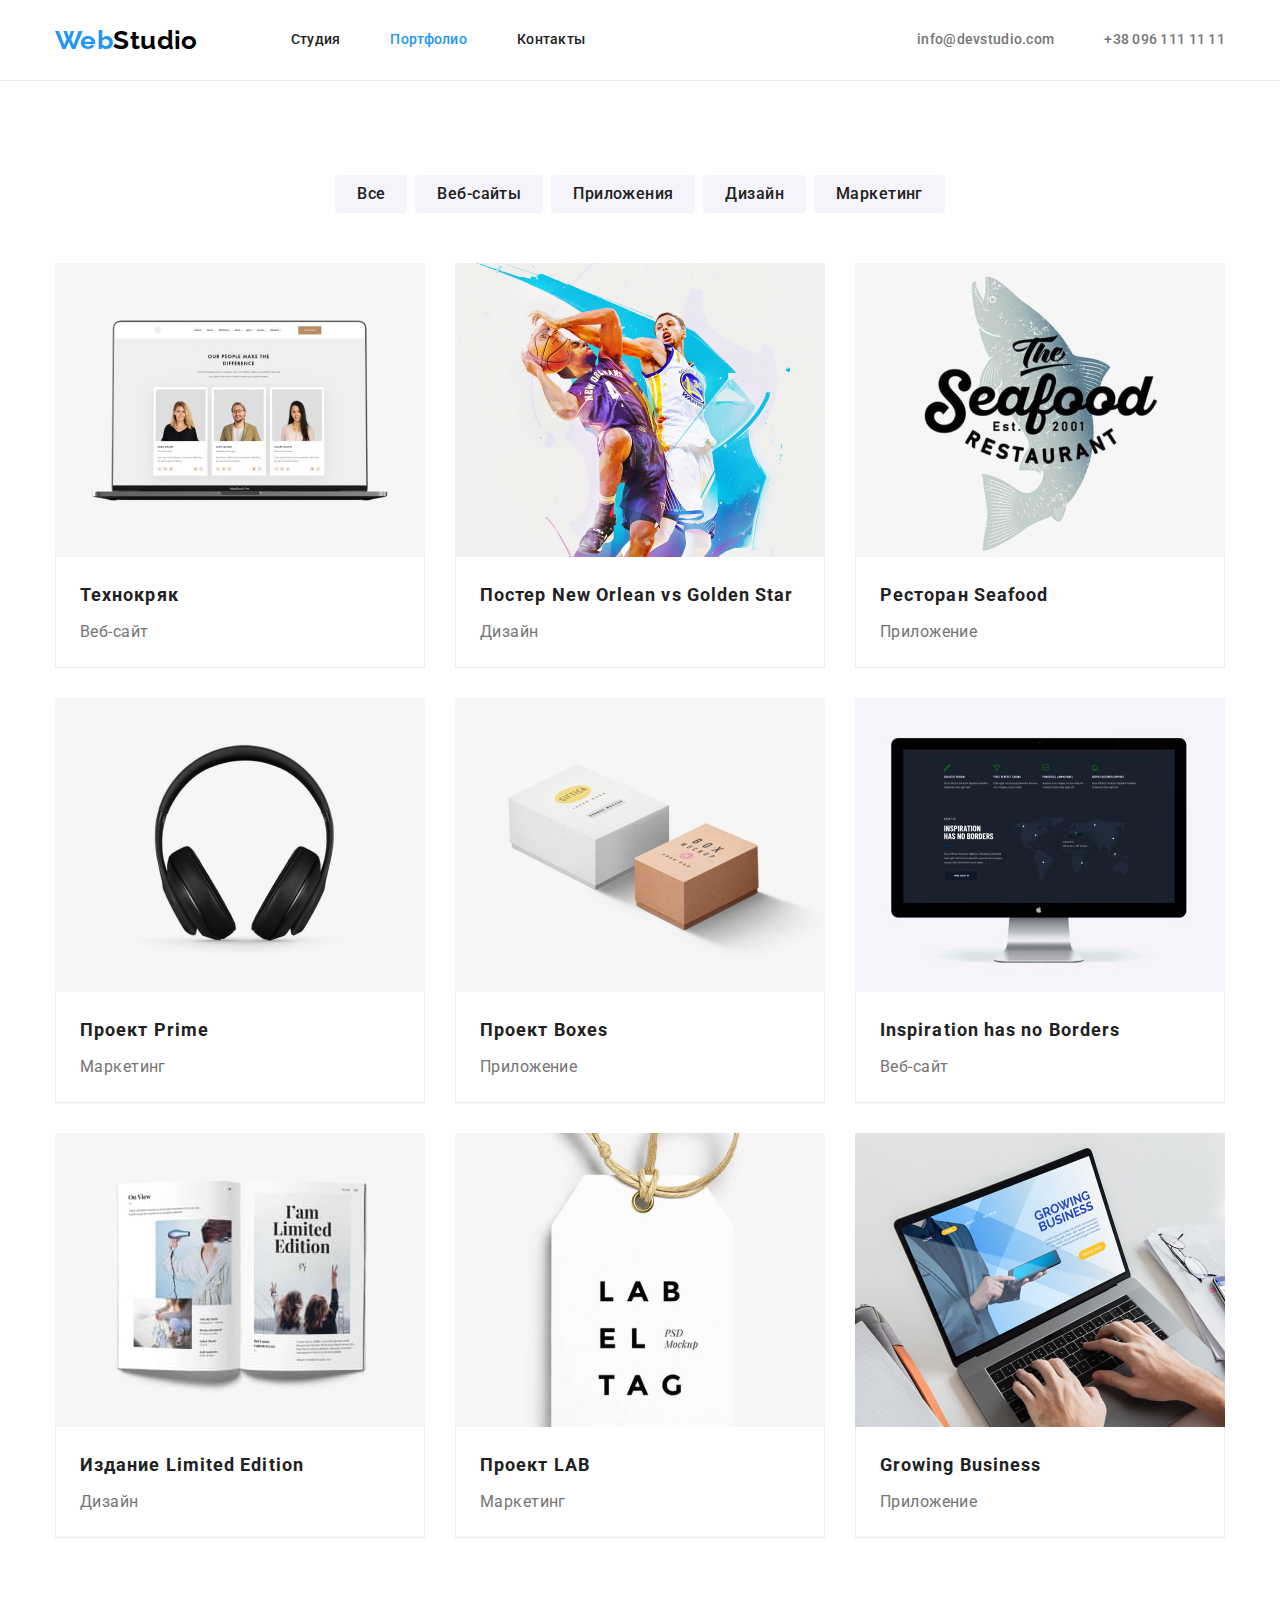
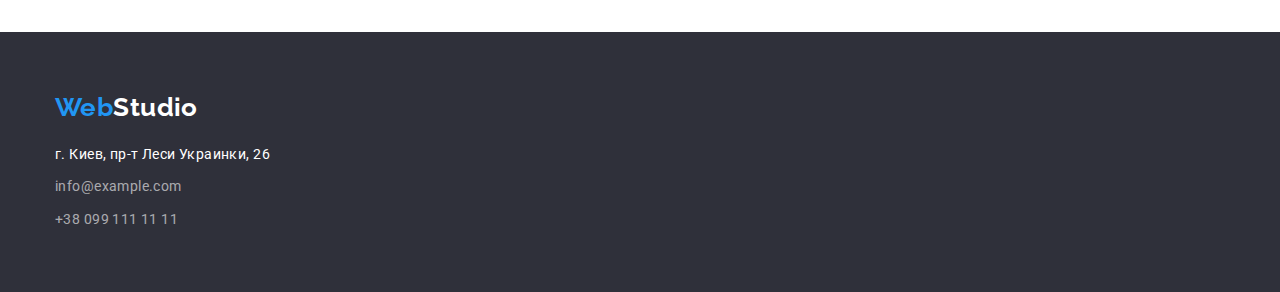
==== commit a2763348: "Добавляет сетку элементов" ====
--- a/portfolio.html
+++ b/portfolio.html
@@ -44,15 +44,15 @@
         <div class="container">
           <!-- В CSS скроем заголовок -->
           <h1 class="visually-hidden">Наши работы</h1>
-          <ul class="list">
-            <li><button type="button" class="filter-btn">Все</button></li>
-            <li><button type="button" class="filter-btn">Веб-сайты</button></li>
-            <li><button type="button" class="filter-btn">Приложения</button></li>
-            <li><button type="button" class="filter-btn">Дизайн</button></li>
-            <li><button type="button" class="filter-btn">Маркетинг</button></li>
+          <ul class="btn-list list">
+            <li class="btn-item"><button type="button" class="filter-btn">Все</button></li>
+            <li class="btn-item"><button type="button" class="filter-btn">Веб-сайты</button></li>
+            <li class="btn-item"><button type="button" class="filter-btn">Приложения</button></li>
+            <li class="btn-item"><button type="button" class="filter-btn">Дизайн</button></li>
+            <li class="btn-item"><button type="button" class="filter-btn">Маркетинг</button></li>
           </ul>
-          <ul class="list">
-            <li>
+          <ul class="portfolio-list list">
+            <li class="portfolio-item">
               <a href="" class="link">
                 <img src="./images/picture1.jpg" alt="Технокряк" width="370" />
                 <div class="portfolio-description">
@@ -61,7 +61,7 @@
                 </div>
               </a>
             </li>
-            <li>
+            <li class="portfolio-item">
               <a href="" class="link">
                 <img
                   src="./images/picture2.jpg"
@@ -74,7 +74,7 @@
                 </div>
               </a>
             </li>
-            <li>
+            <li class="portfolio-item">
               <a href="" class="link">
                 <img src="./images/picture3.jpg" alt="Ресторан Seafood" width="370" />
                 <div class="portfolio-description">
@@ -83,7 +83,7 @@
                 </div>
               </a>
             </li>
-            <li>
+            <li class="portfolio-item">
               <a href="" class="link">
                 <img src="./images/picture4.jpg" alt="Проект Prime" width="370" />
                 <div class="portfolio-description">
@@ -92,7 +92,7 @@
                 </div>
               </a>
             </li>
-            <li>
+            <li class="portfolio-item">
               <a href="" class="link">
                 <img src="./images/picture5.jpg" alt="Проект Boxes" width="370" />
                 <div class="portfolio-description">
@@ -101,7 +101,7 @@
                 </div>
               </a>
             </li>
-            <li>
+            <li class="portfolio-item">
               <a href="" class="link">
                 <img src="./images/picture6.jpg" alt="Inspiration has no Borders" width="370" />
                 <div class="portfolio-description">
@@ -110,7 +110,7 @@
                 </div>
               </a>
             </li>
-            <li>
+            <li class="portfolio-item">
               <a href="" class="link">
                 <img src="./images/picture7.jpg" alt="Издание Limited Edition" width="370" />
                 <div class="portfolio-description">
@@ -119,7 +119,7 @@
                 </div>
               </a>
             </li>
-            <li>
+            <li class="portfolio-item">
               <a href="" class="link">
                 <img src="./images/picture8.jpg" alt="Проект LAB" width="370" />
                 <div class="portfolio-description">
@@ -128,7 +128,7 @@
                 </div>
               </a>
             </li>
-            <li>
+            <li class="portfolio-item">
               <a href="" class="link">
                 <img src="./images/picture9.jpg" alt="Growing Business" width="370" />
                 <div class="portfolio-description">
--- a/css/styles.css
+++ b/css/styles.css
@@ -42,7 +42,8 @@
 img {
   display: block;
 }
-/* «container» оборачивает контент хедера, футера и секций, то есть находится внутри них */
+/* «container» оборачивает контент хедера,
+ футера и секций, то есть находится внутри них */
 .container {
   width: 1200px;
   margin-left: auto;
@@ -161,7 +162,6 @@
   text-transform: uppercase;
 }
 .hero-btn {
-  /* padding: 10px 32px; */
   padding-top: 10px;
   padding-right: 32px;
   padding-bottom: 10px;
@@ -201,6 +201,12 @@
 .features-text {
   line-height: 1.71;
 }
+.features-list {
+  display: flex;
+}
+.features-item {
+  width: 270px;
+}
 /* activity */
 .activity {
   padding-bottom: 94px;
@@ -214,6 +220,12 @@
   font-size: 36px;
   line-height: 1.16;
   text-align: center;
+}
+.activity-list {
+  display: flex;
+}
+.activity-item:not(:last-child) {
+  margin-right: 30px;
 }
 /* team */
 .team {
@@ -252,6 +264,17 @@
   width: 270px;
   text-align: center;
 }
+.team-list {
+  display: flex;
+}
+.team-item:not(:last-child) {
+  margin-right: 30px;
+}
+.team-item {
+  box-shadow: 0px 1px 3px rgba(0, 0, 0, 0.12), 0px 1px 1px rgba(0, 0, 0, 0.14),
+    0px 2px 1px rgba(0, 0, 0, 0.2);
+  border-radius: 0px 0px 4px 4px;
+}
 /* footer */
 .footer {
   padding-top: 60px;
@@ -303,7 +326,6 @@
 }
 .filter-btn {
   margin-bottom: 50px;
-  /* padding: 6px 22px; */
   padding-top: 6px;
   padding-right: 22px;
   padding-bottom: 6px;
@@ -326,6 +348,29 @@
   background-color: var(--accent);
   color: var(--bg-color);
 }
+.btn-list {
+  display: flex;
+  justify-content: center;
+}
+.btn-item:not(:last-child) {
+  margin-right: 8px;
+}
+.portfolio-list {
+  display: flex;
+  flex-wrap: wrap;
+}
+.portfolio-item {
+  margin-right: 30px;
+  margin-bottom: 30px;
+
+  width: 370px;
+}
+.portfolio-item:nth-child(3n) {
+  margin-right: 0;
+}
+.portfolio-item:nth-last-child(-n + 3) {
+  margin-bottom: 0;
+}
 .portfolio-title {
   margin-bottom: 4px;
 
@@ -343,7 +388,6 @@
   font-size: 16px;
 }
 .portfolio-description {
-  /* padding: 20px 24px; */
   padding-top: 20px;
   padding-right: 24px;
   padding-bottom: 20px;
